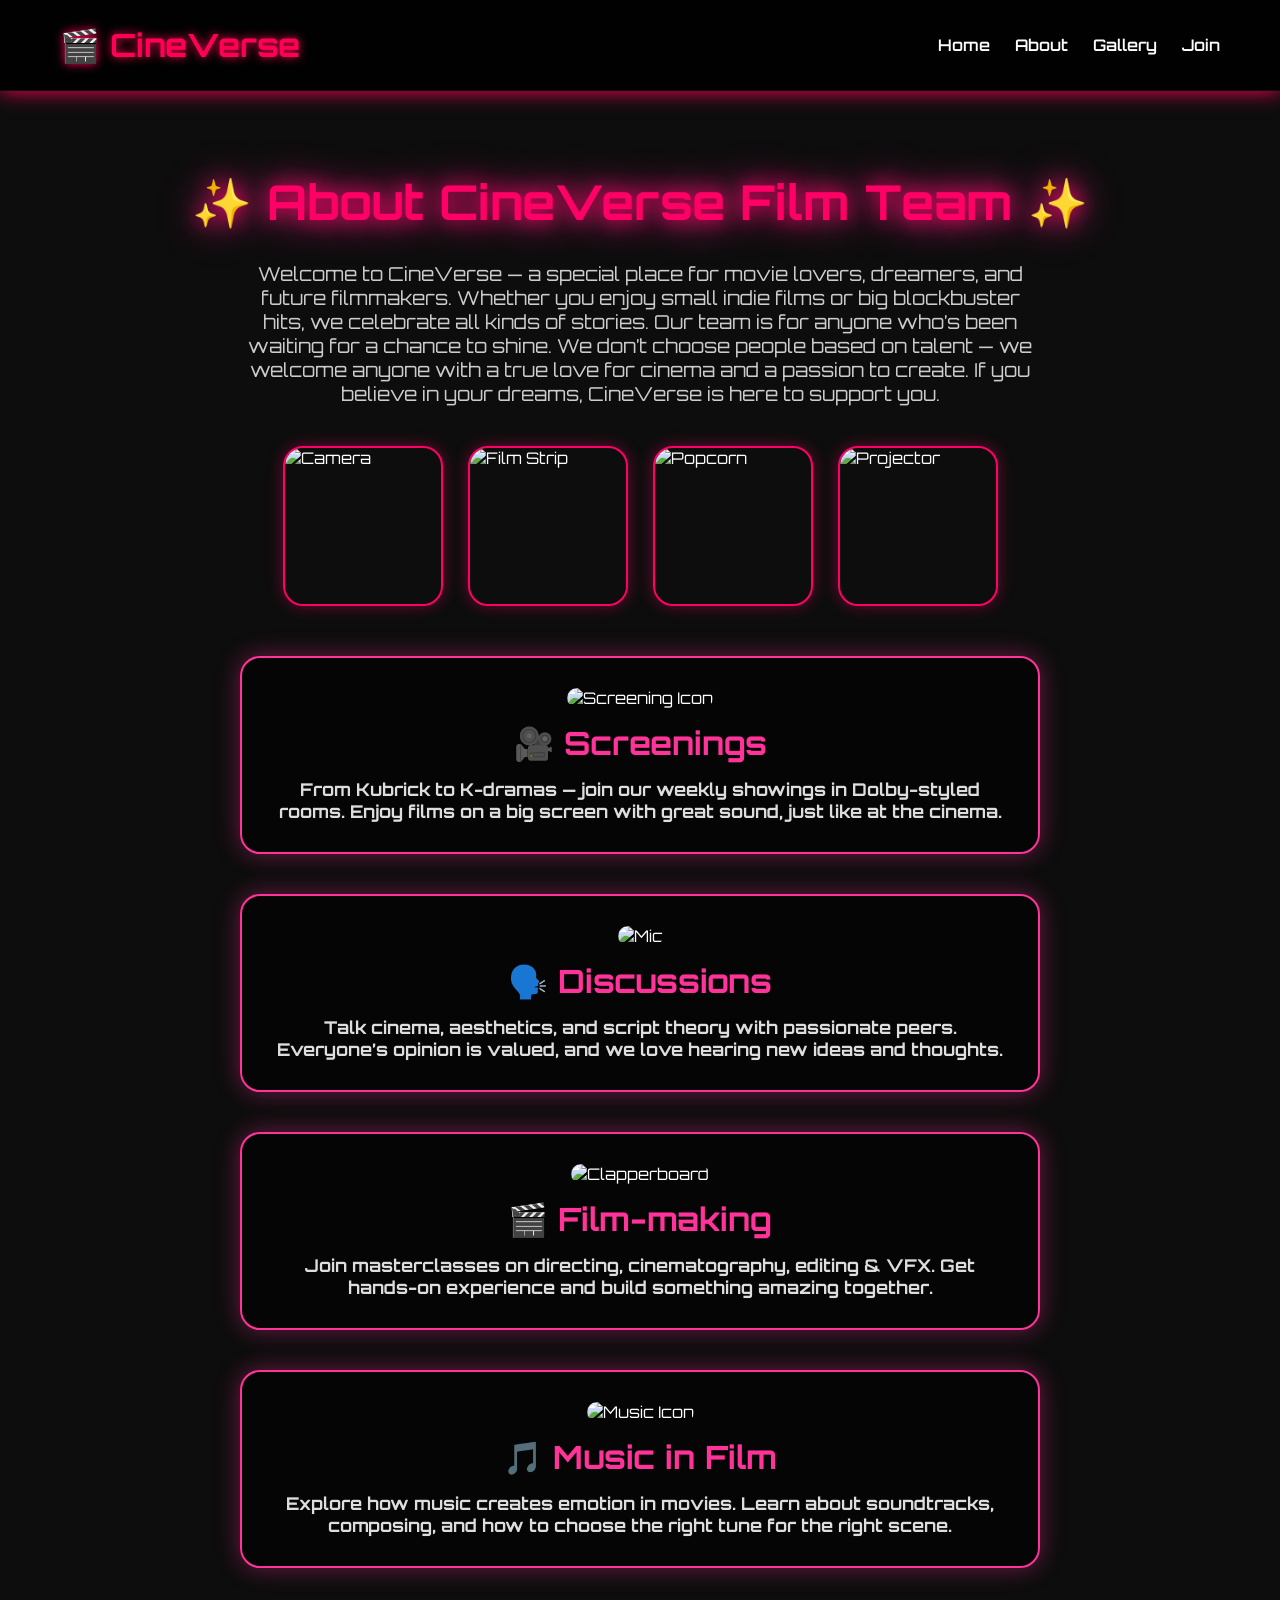
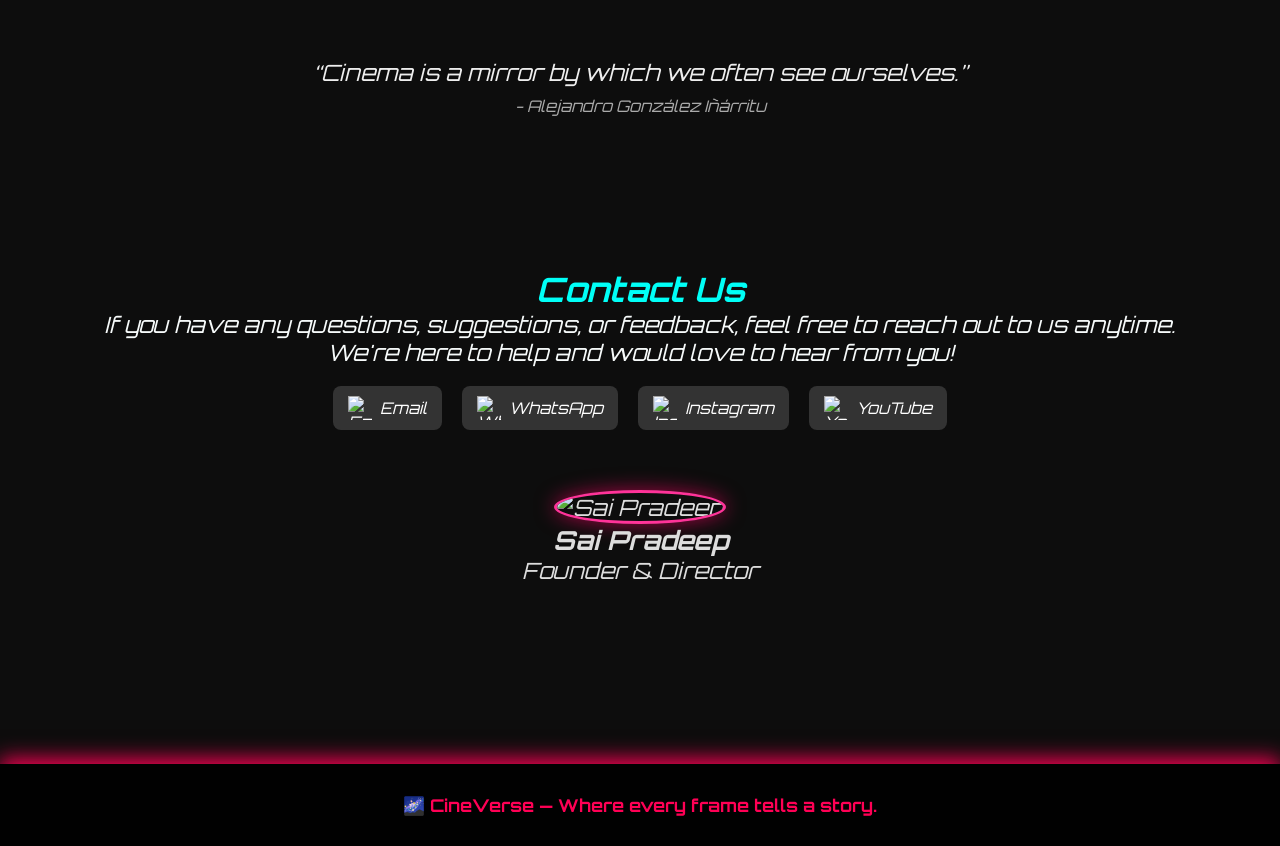
==== about.html @ 2e684f44 "Add files via upload Signed-off-by: saipradeep77964 <126969683+saipradeep77964@users.noreply.github." ====
<!DOCTYPE html>
<html lang="en">
<head>
  <meta name="description" content="A short, clear description of your site.">
    <meta name="keywords" content="film club, cineverse, movies, cinema, film reviews">
    <meta name="author" content="Sai Pradeep">
    <meta property="og:title" content="CineVerse - The Ultimate Film Team">
   <meta property="og:description" content="Join CineVerse for weekly screenings, film reviews, and more.">
  <meta charset="UTF-8" />
  <meta name="viewport" content="width=device-width, initial-scale=1.0"/>
  <title>About CineVerse</title>
  <link rel="stylesheet" href="style.css" />
  <link rel="preconnect" href="https://fonts.googleapis.com">
  <link href="https://fonts.googleapis.com/css2?family=Orbitron:wght@600&family=Roboto&display=swap" rel="stylesheet">
  <style>
    body {
      margin: 0;
      padding: 0;
      font-family: 'Orbitron', sans-serif;
      color: #fff;
      background-color: #0d0d0d;
      overflow-x: hidden;
    }

    /* Background Video and Overlay kosam */
    .background-overlay {
      position: fixed;
      top: 0;
      left: 0;
      width: 100%;
      height: 100%;
      z-index: -1;
      overflow: hidden;
    }

    #bgVideo {
      width: 100%;
      height: 100%;
      object-fit: cover;
      opacity: 0.4;
    }

    .magical-glow {
      position: absolute;
      width: 100%;
      height: 100%;
      background: radial-gradient(circle, rgba(255,0,76,0.3), transparent);
      animation: glowPulse 8s infinite ease-in-out;
    }

    .stars {
      position: absolute;
      width: 100%;
      height: 100%;
      background: url('https://images.pond5.com/neon-glowing-cyan-projector-icon-footage-265840870_iconl.jpeg') repeat;
      opacity: 0.2;
    }

    @keyframes glowPulse {
      0% { opacity: 0.4; }
      50% { opacity: 0.7; }
      100% { opacity: 0.4; }
    }

    /* paina Navbar kosam*/
    .navbar {
      display: flex;
      justify-content: space-between;
      align-items: center;
      padding: 25px 60px;
      background: rgba(0, 0, 0, 0.85);
      position: sticky;
      top: 0;
      z-index: 10;
      box-shadow: 0 0 20px #ff0055;
    }

    .logo {
      font-size: 2rem;
      color: #ff0055;
      text-shadow: 0 0 10px #ff0055;
    }

    .nav-links {
      list-style: none;
      display: flex;
      gap: 25px;
    }

    .nav-links a {
      text-decoration: none;
      color: #fff;
      font-size: 1rem;
      transition: color 0.3s ease;
    }

    .nav-links a:hover {
      color: #ff0055;
      text-shadow: 0 0 10px #ff0055;
    }

    /* idhi About Section  */
    .about-section {
      padding: 80px 60px;
      min-height: 100vh;
      display: flex;
      flex-direction: column;
      justify-content: center;
      animation: fadeIn 2s ease-in-out;
    }

    @keyframes fadeIn {
      from { opacity: 0; transform: translateY(20px); }
      to { opacity: 1; transform: translateY(0); }
    }

    .glow-text {
      text-align: center;
      font-size: 3rem;
      color: #ff0066;
      text-shadow: 0 0 20px #ff0066, 0 0 40px #ff3399;
      margin-bottom: 30px;
    }

    .intro-text {
      font-size: 1.2rem;
      max-width: 800px;
      margin: 0 auto 40px auto;
      text-align: center;
      color: #cccccc;
    }

    .visuals {
      display: flex;
      justify-content: center;
      flex-wrap: wrap;
      gap: 25px;
      margin-bottom: 50px;
      animation: floatIn 2s ease-in-out;
    }

    .visuals img {
      border-radius: 20px;
      border: 2px solid #ff0066;
      box-shadow: 0 0 15px rgba(255, 0, 102, 0.4);
      height: 160px;
      width: 160px;
      object-fit: contain;
      transition: transform 0.4s;
    }

    .visuals img:hover {
      transform: scale(1.1);
    }

    .features {
      display: flex;
      flex-direction: column;
      gap: 40px;
      align-items: center;
      margin-bottom: 60px;
    }

    .feature-box {
      background: rgba(0,0,0,0.6);
      border: 2px solid #ff3399;
      border-radius: 20px;
      padding: 30px;
      width: 80%;
      max-width: 800px;
      text-align: center;
      box-shadow: 0 0 25px rgba(255, 51, 153, 0.4);
      transition: transform 0.3s ease;
    }

    .feature-box:hover {
      transform: scale(1.02);
    }

    .feature-box h1 {
      font-size: 2rem;
      color: #ff3399;
      margin-bottom: 15px;
    }

    .feature-box h3 {
      font-size: 1.1rem;
      color: #dddddd;
    }

    .feature-box img {
      margin-bottom: 15px;
      border-radius: 10px;
    }

    .quote {
      text-align: center;
      font-style: italic;
      font-size: 1.4rem;
      color: #eeeeee;
      margin-top: 30px;
    }

    .quote footer {
      font-size: 1rem;
      margin-top: 10px;
      color: #aaaaaa;
    }

    .founders {
      display: flex;
      justify-content: center;
      gap: 40px;
      margin: 60px auto;
      flex-wrap: wrap;
    }

    .founder {
      text-align: center;
      color: #dddddd;
    }

    .founder img {
      border-radius: 50%;
      border: 3px solid #ff3399;
      width: 150px;
      height: 150px;
      object-fit: cover;
      box-shadow: 0 0 20px rgba(255, 0, 102, 0.6);
    }

    .footer {
      padding: 30px;
      text-align: center;
      background: rgba(0, 0, 0, 0.9);
      color: #ff0055;
      font-weight: bold;
      font-size: 1.1rem;
      box-shadow: 0 -5px 20px #ff0055;
    }

    /* Media Queries kosam */
    @media (max-width: 768px) {
      .navbar {
        padding: 20px 40px;
      }

      .logo {
        font-size: 1.5rem;
      }

      .nav-links {
        flex-direction: column;
        gap: 15px;
      }

      .about-section {
        padding: 60px 30px;
      }

      .glow-text {
        font-size: 2.5rem;
      }

      .intro-text {
        font-size: 1rem;
      }

      .visuals {
        flex-direction: column;
        align-items: center;
      }

      .visuals img {
        height: 120px;
        width: 120px;
      }

      .feature-box {
        width: 90%;
        padding: 20px;
      }

      .feature-box h1 {
        font-size: 1.5rem;
      }

      .feature-box h3 {
        font-size: 1rem;
      }

      .quote {
        font-size: 1.2rem;
      }

      .contact {
        background-color: rgba(255, 255, 255, 0.05);
        padding: 40px 20px;
        text-align: center;
        margin-top: 60px;
        border-top: 2px solid #00fff7;
      }
  
      .contact h2 {
        font-size: 2em;
        margin-bottom: 20px;
        color: #00fff7;
        text-shadow: 0 0 10px #00fff7;
      }
  
      .contact p {
        font-size: 1.1em;
        color: #ccc;
      }

      .footer {
        font-size: 1rem;
      }
    }

    @media (max-width: 480px) {
      .navbar {
        padding: 15px 20px;
      }

      .logo {
        font-size: 1.2rem;
      }

      .nav-links a {
        font-size: 0.9rem;
      }

      .glow-text {
        font-size: 2rem;
      }

      .intro-text {
        font-size: 0.9rem;
      }

      .visuals img {
        height: 100px;
        width: 100px;
      }

      .feature-box {
        padding: 15px;
      }

      .feature-box h1 {
        font-size: 1.2rem;
      }

      .feature-box h3 {
        font-size: 0.9rem;
      }

      .quote {
        font-size: 1rem;
      }

      

      .footer {
        font-size: 0.9rem;
      }
    }
  </style>
</head>
<body>
  <div class="background-overlay">
    <video autoplay muted loop id="bgVideo">
      <source src="https://videos.pexels.com/video-files/2297636/2297636-sd_640_360_30fps.mp4" type="video/mp4">
    </video>
    <div class="magical-glow"></div>
    <div class="stars"></div>
  </div>

  <header class="navbar">
    <div class="logo">🎬 CineVerse</div>
    <ul class="nav-links">
      <li><a href="index.html">Home</a></li>
      <li><a href="about.html">About</a></li>
      <li><a href="gallery.html">Gallery</a></li>
      <li><a href="join.html">Join</a></li>
    </ul>
  </header>

  <section class="about-section">
    <h1 class="glow-text">✨ About CineVerse Film Team ✨</h1>
    <p class="intro-text">
      Welcome to CineVerse — a special place for movie lovers, dreamers, and future filmmakers. Whether you enjoy small indie films or big blockbuster hits, we celebrate all kinds of stories. Our team is for anyone who’s been waiting for a chance to shine. We don’t choose people based on talent — we welcome anyone with a true love for cinema and a passion to create. If you believe in your dreams, CineVerse is here to support you.
    </p>

    <div class="visuals">
      <img src="https://img.freepik.com/free-photo/man-filming-with-professional-camera_23-2149066324.jpg?semt=ais_hybrid&w=740" alt="Camera" />
      <img src="https://vadastudios.com/wp-content/uploads/2023/03/Acting-Classes-for-Film.png" alt="Film Strip" />
      <img src="https://thumbs.dreamstime.com/b/bucket-popcorn-cinema-setting-red-white-striped-paper-cup-snacks-scattered-kernels-perfect-movie-nights-theater-film-384992836.jpg" alt="Popcorn" />
      <img src="https://t4.ftcdn.net/jpg/00/78/02/43/360_F_78024352_Y2JAjeNn6imNPtqdFl43bNgsLrE5qljE.jpg" alt="Projector" />
    </div>

    <div class="features">
      <div class="feature-box">
        <img src="https://media.istockphoto.com/id/1494642262/photo/people-in-the-cinema-auditorium-with-empty-white-screen.jpg?s=612x612&w=0&k=20&c=wiVYHafqEAlvufaCpOTZhn9wuklrgKHdDHWqpmMGhjw=" alt="Screening Icon" height="140" />
        <h1>🎥 Screenings</h1>
        <h3>From Kubrick to K-dramas — join our weekly showings in Dolby-styled rooms. Enjoy films on a big screen with great sound, just like at the cinema.</h3>
      </div>
      <div class="feature-box">
        <img src="https://images.stockcake.com/public/0/e/0/0e035a2c-66a2-471a-8b8f-e189030f89c8_large/film-set-action-stockcake.jpg" alt="Mic" height="140" />
        <h1>🗣️ Discussions</h1>
        <h3>Talk cinema, aesthetics, and script theory with passionate peers. Everyone’s opinion is valued, and we love hearing new ideas and thoughts.</h3>
      </div>
      <div class="feature-box">
        <img src="https://cdn.pixabay.com/photo/2021/08/19/19/24/documentary-6558795_640.jpg" alt="Clapperboard" height="140" />
        <h1>🎬 Film-making</h1>
        <h3>Join masterclasses on directing, cinematography, editing & VFX. Get hands-on experience and build something amazing together.</h3>
      </div>
      <div class="feature-box">
        <img src="https://www.undergroundpress.co.za/templates/yootheme/cache/a5/music--film-editing-wallpaper-a5ce1d1c.jpeg" alt="Music Icon" height="140" />
        <h1>🎵 Music in Film</h1>
        <h3>Explore how music creates emotion in movies. Learn about soundtracks, composing, and how to choose the right tune for the right scene.</h3>
      </div>
    </div>
 
    
    
    <div class="quote">
      <blockquote>
        “Cinema is a mirror by which we often see ourselves.”
        <footer>- Alejandro González Iñárritu</footer>
      </blockquote>

      <br/><Br/><br/><br/>
      <div class="contact-section">
        <h2>Contact Us</h2>
        <div
         class="subtitle">
         <p> If you have any questions, suggestions, or feedback, feel free to reach out to us anytime.<br>
          We're here to help and would love to hear from you!
        </p>
      
        <div class="contact-icons">
          <a href="mailto:sai.pradeep.77964@gmail.com">
            <img src="https://img.icons8.com/fluency/24/000000/new-post.png" alt="Email" />
            Email
          </a>
          <a href="https://wa.me/919398529863" target="_blank">
            <img src="https://img.icons8.com/fluency/24/000000/whatsapp.png" alt="WhatsApp" />
            WhatsApp
          </a>
          <a href="https://instagram.com/sai.pradeep.779645" target="_blank">
            <img src="https://img.icons8.com/fluency/24/000000/instagram-new.png" alt="Instagram" />
            Instagram
          </a>
          <a href="https://www.youtube.com/@scienceideas136" target="_blank">
            <img src="https://img.icons8.com/fluency/24/000000/youtube-play.png" alt="YouTube" />
            YouTube
          </a>
        </div>
      </div>

        <div class="founders">
        <div class="founder">
          <img src="pradee.jpeg" alt="Sai Pradeep">
          <h3>Sai Pradeep</h3>
          <p>Founder & Director</p>
        </div>
          
      <style>

.contact-section {
  text-align: center;
  padding: 40px 20px;
  color: #00fff7;

}
.subtitle {
 color: #f6fafa;
}
.contact-icons {
  display: flex;
  flex-wrap: wrap;
  justify-content: center;
  gap: 20px;
  margin-top: 20px;
}

.contact-icons a {
  display: flex;
  align-items: center;
  text-decoration: none;
  font-size: 16px;
  color: #fff;
  background-color: #333;
  padding: 10px 15px;
  border-radius: 8px;
  transition: background-color 0.3s ease;
}

.contact-icons a:hover {
  background-color: #555;
}

.contact-icons img {
  width: 24px;
  height: 24px;
  margin-right: 8px;
}

/* Responsive for small screens kosam */
@media (max-width: 600px) {
  .contact-icons {
    flex-direction: column;
    gap: 15px;
  }

  .contact-icons a {
    justify-content: center;
    font-size: 14px;
  }
}
</style>

  </section>

  <footer class="footer">
    <p>🌌 CineVerse — Where every frame tells a story.</p>
  </footer>
</body>
</html>
---- style.css ----
@import url('https://fonts.googleapis.com/css2?family=Cinzel+Decorative:wght@700&family=Orbitron:wght@500&display=swap');


* {
  margin: 0;
  padding: 0;
  box-sizing: border-box;
}

body {
  font-family: 'Orbitron', sans-serif;
  color: #ffffff;
  overflow-x: hidden;
  background-color: #0d0d0d;
  position: relative;
}


body::before {
  content: '';
  position: fixed;
  top: 0;
  left: 0;
  width: 100%;
  height: 100%;
  background: url('https://images.pond5.com/neon-glowing-cyan-projector-icon-footage-265840870_iconl.jpeg') repeat;
  opacity: 0.2;
  z-index: -3;
  pointer-events: none;
}

body::after {
  content: '';
  position: fixed;
  top: 0;
  left: 0;
  width: 100%;
  height: 100%;
  background: url('https://images.pond5.com/neon-glowing-cyan-projector-icon-footage-265840870_iconl.jpeg') repeat;
  opacity: 0.07;
  z-index: -2;
  pointer-events: none;
}


.navbar {
  display: flex;
  justify-content: space-between;
  align-items: center;
  padding: 1.2rem 2rem;
  background: rgba(0, 0, 0, 0.85);
  backdrop-filter: blur(12px);
  position: absolute;
  width: 100%;
  z-index: 100;
  border-bottom: 1px solid rgba(255, 255, 255, 0.05);
  box-shadow: 0 0 10px #ff004c;
}

.logo {
  font-family: 'Orbitron', sans-serif;
  font-size: 2.8rem;
  color: #ff004c;
  font-weight: bold;
  animation: flicker 2s infinite alternate;
  text-shadow: 0 0 20px #ff004c;
}

.nav-links {
  display: flex;
  gap: 1.8rem;
}

.nav-links a {
  color: #fff;
  text-decoration: none;
  font-size: 1.1rem;
  font-weight: 600;
  transition: color 0.3s ease;
}

.nav-links a:hover {
  color: #ff004c;
}


.full-screen {
  height: 100vh;
  display: flex;
  flex-direction: column;
  justify-content: center;
  align-items: center;
  background: linear-gradient(to bottom, rgba(0, 0, 0, 0.9), rgba(20, 20, 20, 0.9));
  text-align: center;
  padding: 2rem;
  z-index: 1;
}

.full-screen h1 {
  font-size: 4.5rem;
  font-family: 'Cinzel Decorative', cursive;
  font-weight: 700;
  color: #00ffff;
  text-shadow: 0 0 25px #00ffff;
  margin-bottom: 1.2rem;
  animation: glowFade 4s ease-in-out infinite;
}

.full-screen p {
  font-size: 1.4rem;
  color: #d1d1d1;
  margin-bottom: 2.5rem;
  max-width: 700px;
  line-height: 1.6;
}

.cta-button {
  padding: 0.9rem 2.2rem;
  font-size: 1.2rem;
  font-weight: bold;
  color: #fff;
  background: linear-gradient(45deg, #ff004c, #9e00ff);
  border: none;
  border-radius: 50px;
  cursor: pointer;
  box-shadow: 0 0 20px #ff004c;
  transition: transform 0.3s, box-shadow 0.3s;
  animation: pulseButton 4s infinite;
}

.cta-button:hover {
  transform: scale(1.05);
  box-shadow: 0 0 30px #ff004c;
}


.floating-images {
  position: absolute;
  top: 0;
  left: 0;
  width: 100%;
  height: 100%;
  z-index: -1;
  pointer-events: none;
}

.floating-images img {
  position: absolute;
  width: 80px;
  opacity: 0.7;
  animation: float 10s infinite linear;
}


.floating-images img:nth-child(1) {
  top: 10%;
  left: 5%;
  animation-duration: 12s;
}

.floating-images img:nth-child(2) {
  top: 40%;
  left: 80%;
  animation-duration: 9s;
}

.floating-images img:nth-child(3) {
  top: 70%;
  left: 20%;
  animation-duration: 11s;
}


.magical-glow {
  animation: pulseGlow 3s infinite alternate;
  color: #00ffff;
  text-shadow: 0 0 10px #00ffff, 0 0 20px #00ffff, 0 0 30px #00ffff;
}


@keyframes glowFade {
  0% {
    text-shadow: 0 0 20px #00ffff;
  }
  50% {
    text-shadow: 0 0 40px #00ffff;
  }
  100% {
    text-shadow: 0 0 20px #00ffff;
  }
}

@keyframes pulseButton {
  0%, 100% {
    transform: scale(1);
    box-shadow: 0 0 20px rgba(255, 255, 255, 0.3);
  }
  50% {
    transform: scale(1.03);
    box-shadow: 0 0 30px rgba(255, 255, 255, 0.5);
  }
}

@keyframes float {
  0% {
    transform: translateY(0) rotate(0deg);
    opacity: 0.7;
  }
  50% {
    transform: translateY(-20px) rotate(10deg);
    opacity: 1;
  }
  100% {
    transform: translateY(0) rotate(0deg);
    opacity: 0.7;
  }
}

@keyframes flicker {
  0% {
    opacity: 1;
  }
  5% {
    opacity: 0.4;
  }
  10% {
    opacity: 1;
  }
  15% {
    opacity: 0.2;
  }
  20% {
    opacity: 1;
  }
  100% {
    opacity: 1;
  }
}

@keyframes pulseGlow {
  0% {
    text-shadow: 0 0 5px #00ffff, 0 0 10px #00ffff;
  }
  100% {
    text-shadow: 0 0 20px #00ffff, 0 0 40px #00ffff;
  }
}
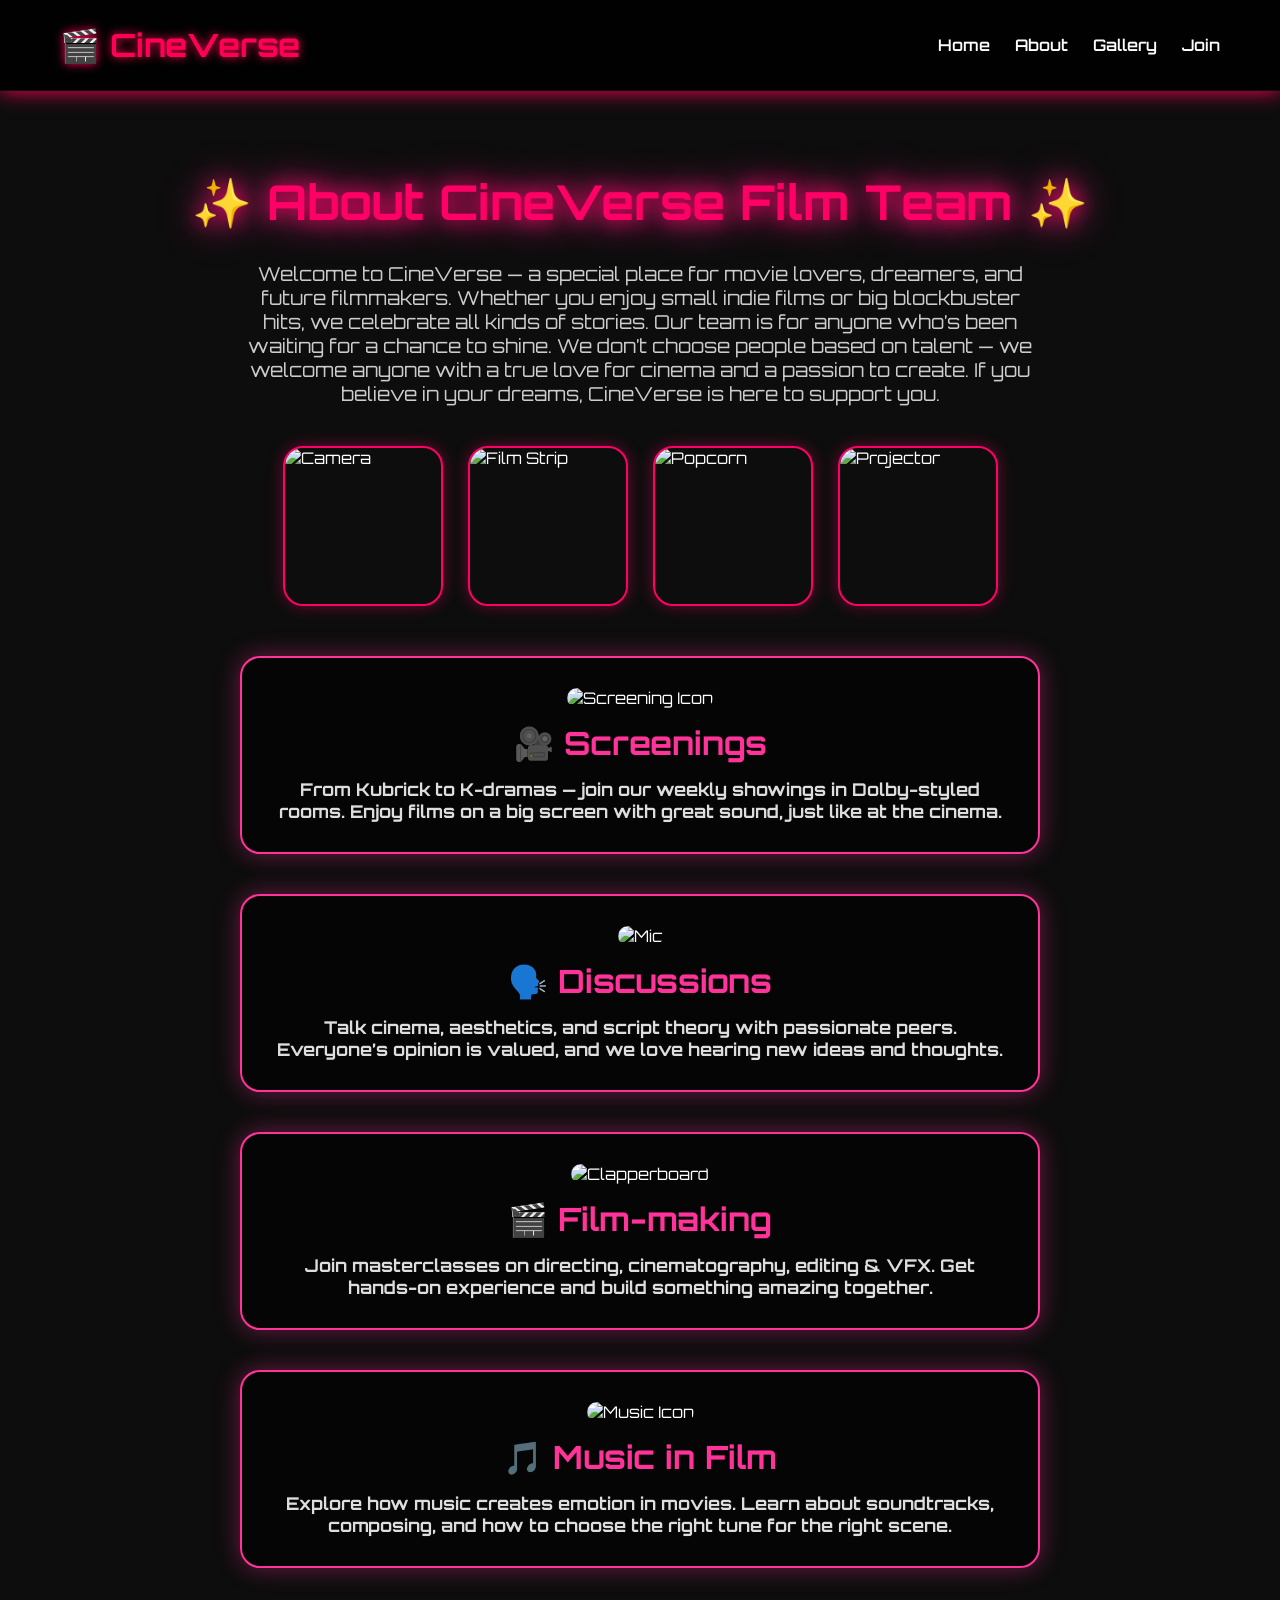
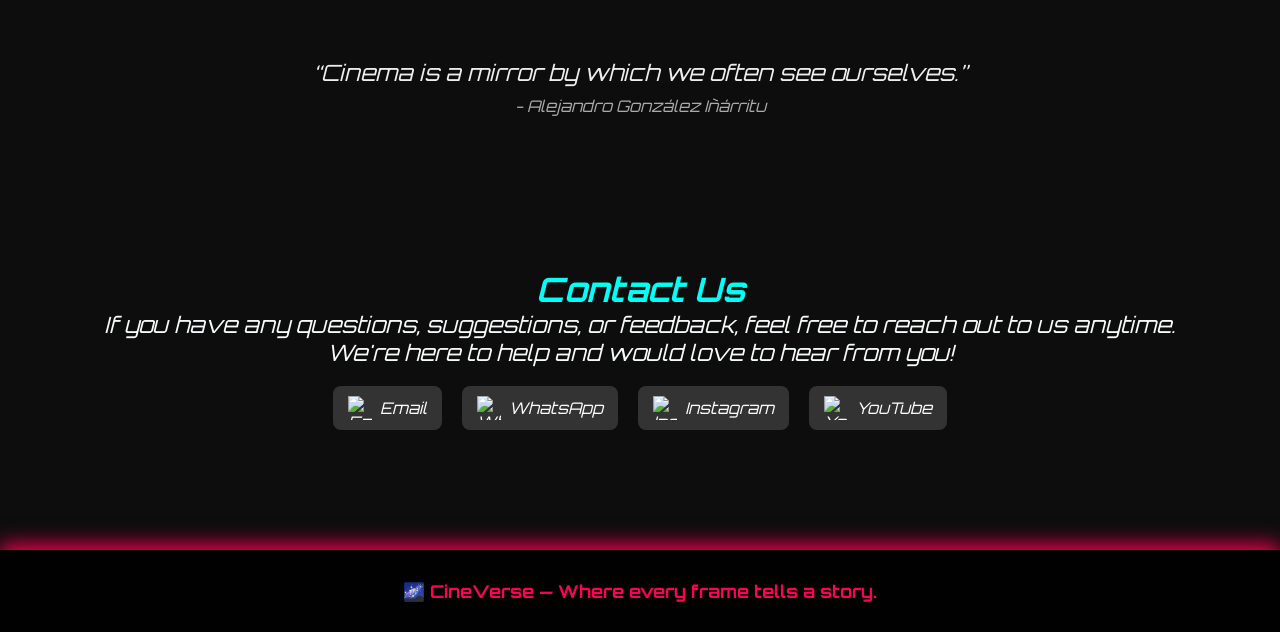
==== commit f3cf6db4: "Update about.html Signed-off-by: saipradeep77964 <126969683+saipradeep77964@users.noreply.github.com" ====
--- a/about.html
+++ b/about.html
@@ -459,13 +459,6 @@
           </a>
         </div>
       </div>
-
-        <div class="founders">
-        <div class="founder">
-          <img src="pradee.jpeg" alt="Sai Pradeep">
-          <h3>Sai Pradeep</h3>
-          <p>Founder & Director</p>
-        </div>
           
       <style>
 
@@ -528,4 +521,4 @@
     <p>🌌 CineVerse — Where every frame tells a story.</p>
   </footer>
 </body>
-</html>+</html>
